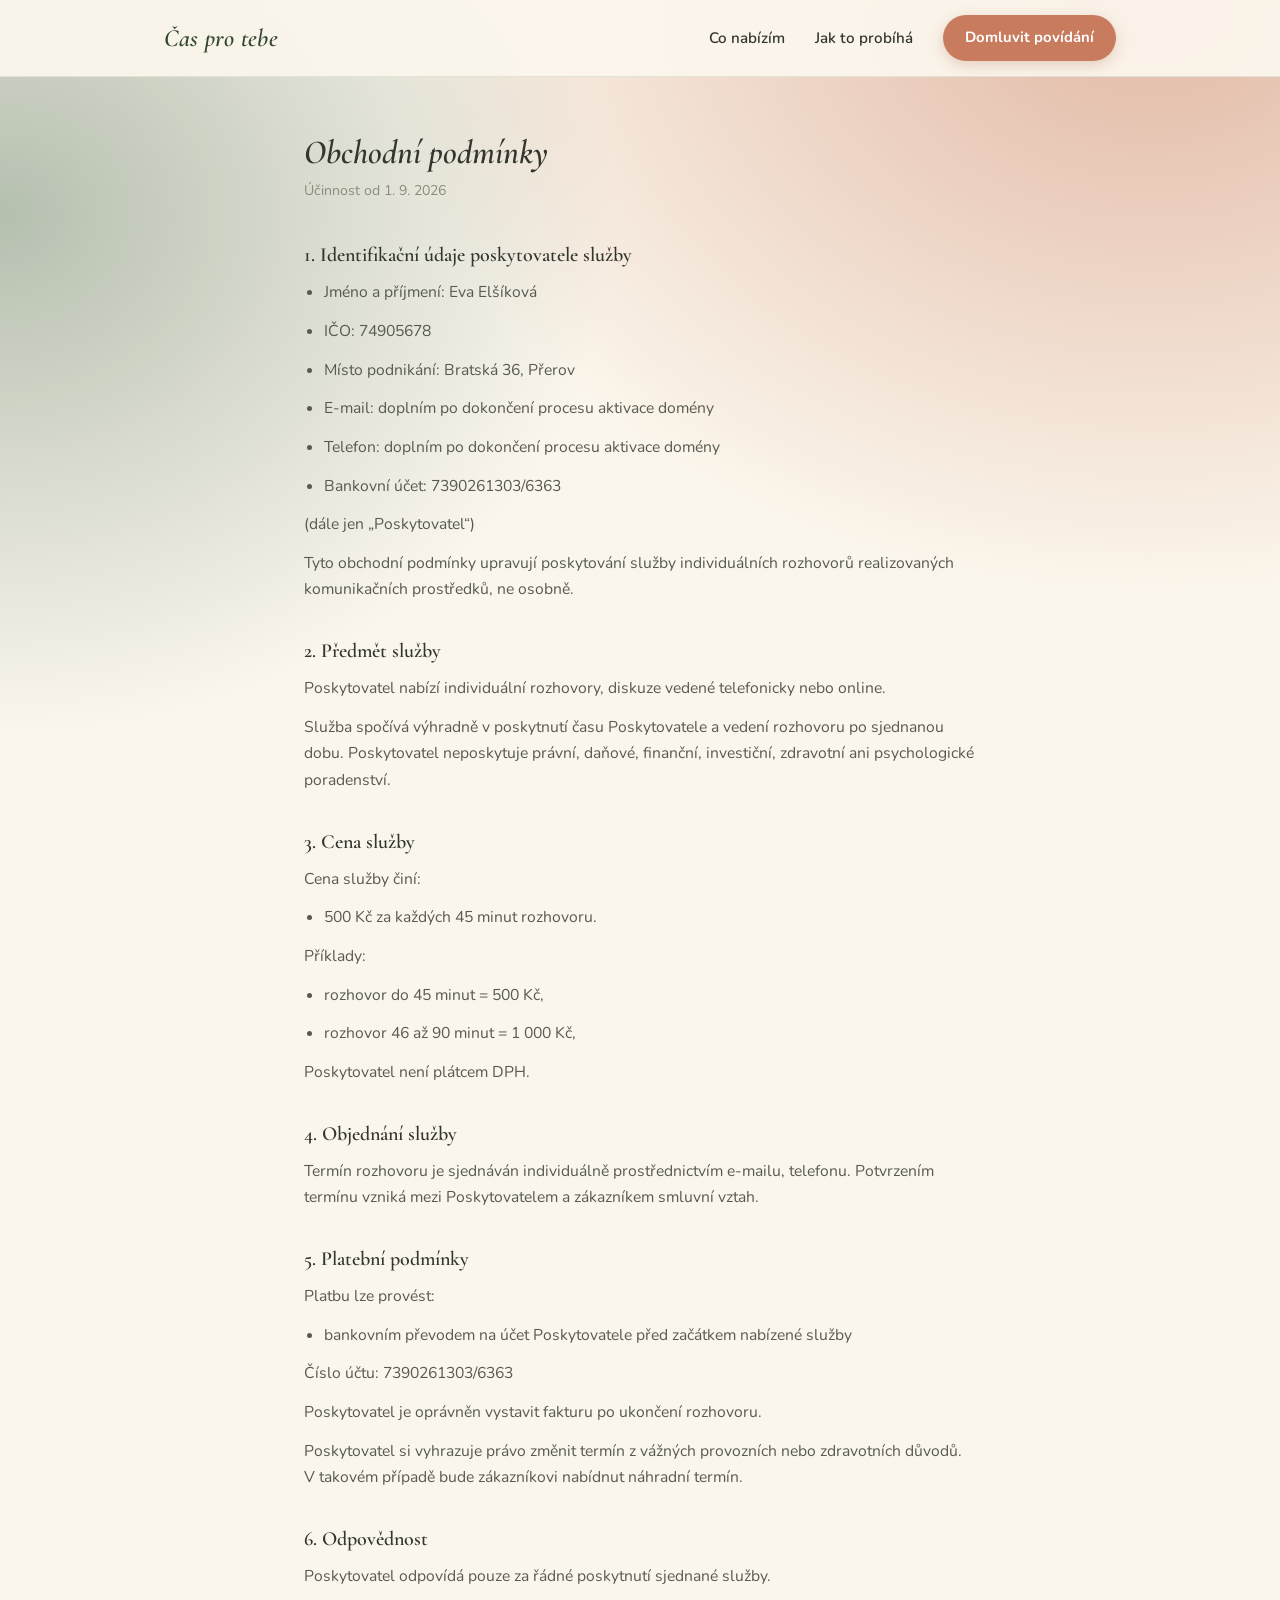
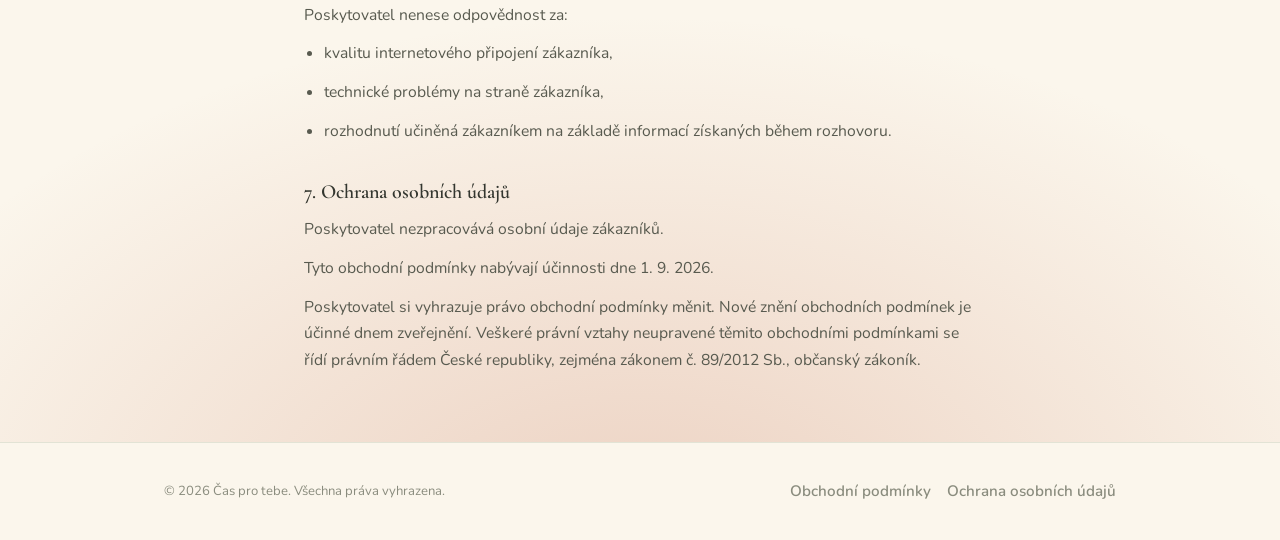
==== obchodni-podminky.html @ 427b20d2 "o mne a obchod" ====
<!doctype html>
<html lang="cs">
  <head>
    <meta charset="UTF-8" />
    <meta name="viewport" content="width=device-width, initial-scale=1.0" />
    <title>Obchodní podmínky | Čas pro tebe</title>
    <meta
      name="description"
      content="Obchodní podmínky poskytování služby individuálních rozhovorů Čas pro tebe."
    />
    <meta name="robots" content="noindex, follow" />
    <link
      rel="canonical"
      href="https://www.prostorprotebe.cz/obchodni-podminky.html"
    />

    <link rel="icon" type="image/svg+xml" href="favicon.svg" />

    <link rel="preconnect" href="https://fonts.googleapis.com" />
    <link rel="preconnect" href="https://fonts.gstatic.com" crossorigin />
    <link
      href="https://fonts.googleapis.com/css2?family=Cormorant+Garamond:ital,wght@0,500;0,600;1,500&family=Nunito:wght@400;500;600;700&display=swap"
      rel="stylesheet"
    />
    <link rel="stylesheet" href="styles.css" />
  </head>
  <body>
    <header>
      <div class="wrap nav">
        <a class="logo" href="index.html">Čas pro tebe</a>

        <button
          class="hamburger"
          id="hamburger"
          aria-label="Otevřít menu"
          aria-expanded="false"
          aria-controls="primary-nav"
        >
          <span></span><span></span><span></span>
        </button>

        <nav id="primary-nav">
          <ul>
            <li><a href="index.html#nabizim">Co nabízím</a></li>
            <li><a href="index.html#prubeh">Jak to probíhá</a></li>
            <li>
              <a class="btn btn-primary" href="index.html#kontakt"
                >Domluvit povídání</a
              >
            </li>
          </ul>
        </nav>
      </div>
    </header>

    <main>
      <section>
        <div class="wrap reveal policy">
          <h1 class="label">Obchodní podmínky</h1>
          <p class="updated">Účinnost od 1. 9. 2026</p>

          <h2>1. Identifikační údaje poskytovatele služby</h2>
          <ul>
            <li>Jméno a příjmení: Eva Elšíková</li>
            <li>IČO: 74905678</li>
            <li>Místo podnikání: Bratská 36, Přerov</li>
            <li>E-mail: doplním po dokončení procesu aktivace domény</li>
            <li>Telefon: doplním po dokončení procesu aktivace domény</li>
            <li>Bankovní účet: 7390261303/6363</li>
          </ul>
          <p>(dále jen „Poskytovatel“)</p>
          <p>
            Tyto obchodní podmínky upravují poskytování služby individuálních
            rozhovorů realizovaných komunikačních prostředků, ne osobně.
          </p>

          <h2>2. Předmět služby</h2>
          <p>
            Poskytovatel nabízí individuální rozhovory, diskuze vedené
            telefonicky nebo online.
          </p>
          <p>
            Služba spočívá výhradně v poskytnutí času Poskytovatele a vedení
            rozhovoru po sjednanou dobu. Poskytovatel neposkytuje právní,
            daňové, finanční, investiční, zdravotní ani psychologické
            poradenství.
          </p>

          <h2>3. Cena služby</h2>
          <p>Cena služby činí:</p>
          <ul>
            <li>500 Kč za každých 45 minut rozhovoru.</li>
          </ul>
          <p>Příklady:</p>
          <ul>
            <li>rozhovor do 45 minut = 500 Kč,</li>
            <li>rozhovor 46 až 90 minut = 1 000 Kč,</li>
          </ul>
          <p>Poskytovatel není plátcem DPH.</p>

          <h2>4. Objednání služby</h2>
          <p>
            Termín rozhovoru je sjednáván individuálně prostřednictvím
            e-mailu, telefonu. Potvrzením termínu vzniká mezi Poskytovatelem
            a zákazníkem smluvní vztah.
          </p>

          <h2>5. Platební podmínky</h2>
          <p>Platbu lze provést:</p>
          <ul>
            <li>
              bankovním převodem na účet Poskytovatele před začátkem
              nabízené služby
            </li>
          </ul>
          <p>Číslo účtu: 7390261303/6363</p>
          <p>
            Poskytovatel je oprávněn vystavit fakturu po ukončení rozhovoru.
          </p>
          <p>
            Poskytovatel si vyhrazuje právo změnit termín z vážných
            provozních nebo zdravotních důvodů. V takovém případě bude
            zákazníkovi nabídnut náhradní termín.
          </p>

          <h2>6. Odpovědnost</h2>
          <p>
            Poskytovatel odpovídá pouze za řádné poskytnutí sjednané služby.
          </p>
          <p>Poskytovatel nenese odpovědnost za:</p>
          <ul>
            <li>kvalitu internetového připojení zákazníka,</li>
            <li>technické problémy na straně zákazníka,</li>
            <li>
              rozhodnutí učiněná zákazníkem na základě informací získaných
              během rozhovoru.
            </li>
          </ul>

          <h2>7. Ochrana osobních údajů</h2>
          <p>Poskytovatel nezpracovává osobní údaje zákazníků.</p>

          <p>
            Tyto obchodní podmínky nabývají účinnosti dne 1. 9. 2026.
          </p>
          <p>
            Poskytovatel si vyhrazuje právo obchodní podmínky měnit. Nové
            znění obchodních podmínek je účinné dnem zveřejnění. Veškeré
            právní vztahy neupravené těmito obchodními podmínkami se řídí
            právním řádem České republiky, zejména zákonem č. 89/2012 Sb.,
            občanský zákoník.
          </p>
        </div>
      </section>
    </main>

    <footer>
      <div class="wrap foot">
        <span id="copyright"
          >© <span id="year"></span> Čas pro tebe. Všechna práva
          vyhrazena.</span
        >
        <nav class="foot-links">
          <a href="obchodni-podminky.html">Obchodní podmínky</a>
          <a href="ochrana-osobnich-udaju.html">Ochrana osobních údajů</a>
        </nav>
      </div>
    </footer>

    <script src="script.js"></script>
  </body>
</html>
---- styles.css ----
:root {
  --cream: #fbf6ec;
  --cream-deep: #f1eada;
  --ink: #33362f;
  --text: #585a4f;
  --muted: #8a8c7e;
  --sage: #5c7a61;
  --sage-deep: #33482f;
  --sage-pale: #e4ebdd;
  --rose: #c97b5e;
  --rose-deep: #a85f45;
  --rose-pale: #f3d9cc;
  --line: #e2e3d5;
  --radius: 20px;
}

* {
  margin: 0;
  padding: 0;
  box-sizing: border-box;
}
html {
  scroll-behavior: smooth;
}
body {
  font-family: "Nunito", sans-serif;
  color: var(--text);
  line-height: 1.7;
  font-size: 17px;
  background:
    radial-gradient(
      ellipse 1100px 850px at 90% 0%,
      rgba(201, 123, 94, 0.5),
      transparent 70%
    ),
    radial-gradient(
      ellipse 950px 800px at 0% 10%,
      rgba(92, 122, 97, 0.44),
      transparent 65%
    ),
    radial-gradient(
      ellipse 1200px 750px at 50% 100%,
      rgba(201, 123, 94, 0.3),
      transparent 70%
    ),
    var(--cream);
}
h1,
h2,
h3 {
  font-family: "Cormorant Garamond", serif;
  font-weight: 600;
  color: var(--ink);
  line-height: 1.2;
}
a {
  text-decoration: none;
  color: var(--sage-deep);
}
.wrap {
  max-width: 1000px;
  margin: 0 auto;
  padding: 0 24px;
}

/* ── Header / navigace ── */
header {
  position: sticky;
  top: 0;
  z-index: 20;
  background: rgba(251, 246, 236, 0.94);
  backdrop-filter: blur(6px);
  border-bottom: 1px solid var(--line);
}
.nav {
  display: flex;
  align-items: center;
  justify-content: space-between;
  height: 76px;
  position: relative;
}
.logo {
  font-family: "Cormorant Garamond", serif;
  font-size: 1.55rem;
  font-weight: 600;
  font-style: italic;
  color: var(--sage-deep);
  letter-spacing: 0.01em;
}

nav ul {
  display: flex;
  gap: 30px;
  list-style: none;
  align-items: center;
}
nav a {
  color: var(--ink);
  font-weight: 600;
  font-size: 0.95rem;
  position: relative;
  transition: color 0.2s;
}
nav a:not(.btn)::after {
  content: "";
  position: absolute;
  left: 0;
  bottom: -4px;
  width: 0;
  height: 1.5px;
  background: var(--sage);
  transition: width 0.25s ease;
}
nav a:not(.btn):hover::after {
  width: 100%;
}
nav a:hover {
  color: var(--sage-deep);
}

.btn {
  display: inline-block;
  padding: 13px 26px;
  border-radius: 999px;
  font-weight: 700;
  font-size: 0.93rem;
  transition: all 0.25s cubic-bezier(0.4, 0, 0.2, 1);
  border: none;
  cursor: pointer;
}
.btn-primary {
  background: var(--rose);
  color: #fff;
  box-shadow: 0 4px 14px rgba(169, 95, 69, 0.25);
}
.btn-primary:hover {
  background: var(--rose-deep);
  transform: translateY(-2px);
  box-shadow: 0 10px 22px rgba(169, 95, 69, 0.32);
}
.btn-ghost {
  border: 1.5px solid var(--sage);
  color: var(--sage-deep);
  background: transparent;
}
.btn-ghost:hover {
  background: var(--sage-pale);
  transform: translateY(-2px);
}
.nav .btn {
  padding: 10px 22px;
}

/* Hamburger tlačítko (jen mobil) */
.hamburger {
  display: none;
  flex-direction: column;
  justify-content: center;
  align-items: center;
  gap: 5px;
  width: 32px;
  height: 32px;
  margin-right: -4px;
  background: none;
  border: none;
  cursor: pointer;
  padding: 0;
}
.hamburger span {
  display: block;
  width: 24px;
  height: 2px;
  background: var(--sage-deep);
  transition:
    transform 0.25s ease,
    opacity 0.25s ease;
}
.hamburger[aria-expanded="true"] span:nth-child(1) {
  transform: translateY(7px) rotate(45deg);
}
.hamburger[aria-expanded="true"] span:nth-child(2) {
  opacity: 0;
}
.hamburger[aria-expanded="true"] span:nth-child(3) {
  transform: translateY(-7px) rotate(-45deg);
}

/* ── Hero ── */
.hero {
  padding: 64px 0;
  animation: fadeUp 0.9s ease both;
}
.hero-grid {
  display: grid;
  grid-template-columns: 0.85fr 1.15fr;
  gap: 52px;
  align-items: center;
}
.hero-photo {
  aspect-ratio: 4/5;
  background: linear-gradient(
    160deg,
    var(--rose-deep) 0%,
    var(--rose) 35%,
    var(--sage) 65%,
    var(--sage-deep) 100%
  );
  border-radius: 28px;
  border: 6px solid #fff;
  box-shadow: 0 20px 44px rgba(51, 54, 47, 0.1);
  overflow: hidden;
}
.hero-photo picture {
  display: block;
  width: 100%;
  height: 100%;
}
.hero-photo img {
  display: block;
  width: 100%;
  height: 100%;
  object-fit: cover;
  border-radius: 22px;
}
.hero-content {
  text-align: left;
}
.eyebrow {
  display: block;
  font-size: 0.9rem;
  font-weight: 800;
  letter-spacing: 0.12em;
  color: var(--sage);
  margin-bottom: 16px;
  text-transform: uppercase;
}
.hero h1 {
  font-size: clamp(2.2rem, 4.6vw, 3.2rem);
  margin: 0 0 18px;
  font-style: italic;
  letter-spacing: -0.01em;
}
.hero .signature {
  font-family: "Cormorant Garamond", serif;
  font-style: italic;
  font-size: 1.2rem;
  color: var(--sage-deep);
  margin: 0 0 18px;
}
.hero p.lead {
  font-size: 1.05rem;
  max-width: 32em;
  margin: 0 0 30px;
  color: var(--text);
}
.hero-cta {
  display: flex;
  gap: 14px;
  flex-wrap: wrap;
}

@keyframes fadeUp {
  from {
    opacity: 0;
    transform: translateY(16px);
  }
  to {
    opacity: 1;
    transform: translateY(0);
  }
}

/* ── Sekce obecně ── */
section {
  padding: 56px 0;
}
.label {
  font-family: "Cormorant Garamond", serif;
  font-style: italic;
  font-size: 2.1rem;
  color: var(--ink);
  margin-bottom: 10px;
  text-align: center;
  font-weight: 600;
}
#nabizim-title {
  margin-bottom: 40px;
}
.sub {
  text-align: center;
  color: var(--muted);
  max-width: 36em;
  margin: 0 auto 44px;
  font-size: 1.02rem;
}

/* ── Nabídka ── */
.offer-grid {
  display: grid;
  grid-template-columns: 1.1fr 0.9fr;
  gap: 24px;
  align-items: stretch;
  max-width: 820px;
  margin: 0 auto;
}
.offer-card {
  background: #fff;
  border-radius: 24px 8px 24px 8px;
  border: 1px solid var(--line);
  padding: 36px 32px;
  box-shadow: 0 10px 28px rgba(51, 54, 47, 0.06);
}
.offer-icon {
  display: flex;
  align-items: center;
  justify-content: center;
  width: 44px;
  height: 44px;
  border-radius: 50%;
  background: var(--sage-pale);
  color: var(--sage-deep);
  margin-bottom: 18px;
}
.offer-icon svg {
  width: 20px;
  height: 20px;
}
.offer-card h3 {
  font-family: "Cormorant Garamond", serif;
  font-style: italic;
  font-size: 1.4rem;
  margin-bottom: 10px;
  color: var(--ink);
}
.offer-card p {
  font-size: 0.95rem;
  color: var(--text);
  margin-bottom: 0;
}
.offer-card .price {
  margin-top: 16px;
  font-weight: 700;
  color: var(--rose-deep);
  font-size: 0.95rem;
}
.offer-card .price em {
  font-style: normal;
}
.offer-modes {
  display: flex;
  flex-direction: column;
  gap: 16px;
  justify-content: center;
}
.mode-card {
  display: flex;
  align-items: center;
  gap: 14px;
  background: #fff;
  border: 1px solid var(--line);
  border-radius: 999px;
  padding: 16px 22px;
  font-weight: 700;
  color: var(--ink);
  transition:
    transform 0.2s ease,
    border-color 0.2s ease;
}
.mode-card:hover {
  transform: translateX(4px);
  border-color: var(--sage);
}
.mode-icon {
  width: 36px;
  height: 36px;
  border-radius: 50%;
  background: var(--sage-pale);
  display: flex;
  align-items: center;
  justify-content: center;
  flex-shrink: 0;
  color: var(--sage-deep);
}
.mode-icon svg {
  width: 16px;
  height: 16px;
}

/* ── Jak to probíhá / karty ── */
.steps-bg {
  background: var(--cream-deep);
}
.step-cards {
  display: grid;
  grid-template-columns: repeat(3, 1fr);
  gap: 20px;
}
.step-card {
  background: #fff;
  border: 1px solid var(--line);
  border-radius: 32px 8px 32px 8px;
  padding: 32px 26px;
  transition:
    transform 0.25s ease,
    box-shadow 0.25s ease;
}
.step-card:hover {
  transform: translateY(-4px);
  box-shadow: 0 16px 32px rgba(51, 54, 47, 0.08);
}
.step-icon {
  display: flex;
  align-items: center;
  justify-content: center;
  width: 48px;
  height: 48px;
  border-radius: 14px;
  background: var(--sage-pale);
  color: var(--sage-deep);
  margin-bottom: 16px;
}
.step-icon svg {
  width: 22px;
  height: 22px;
}
.step-card h3 {
  font-size: 1.35rem;
  font-weight: 800;
  margin-bottom: 8px;
}
.step-card p {
  font-size: 0.92rem;
  color: var(--text);
}
.disclaimer {
  text-align: center;
  max-width: 42em;
  margin: 32px auto 0;
  font-size: 1rem;
  color: var(--muted);
  line-height: 1.6;
}

/* ── O mně ── */
.about-grid {
  display: grid;
  grid-template-columns: 1.15fr 0.85fr;
  gap: 52px;
  align-items: center;
}
.about-text {
  text-align: left;
}
.about-text h2 {
  font-size: clamp(1.8rem, 3.4vw, 2.4rem);
  font-style: italic;
  margin-bottom: 18px;
}
.about-text p {
  font-size: 1.02rem;
  color: var(--text);
}
.about-photo {
  aspect-ratio: 2/3;
  background: linear-gradient(
    160deg,
    var(--sage-deep) 0%,
    var(--sage) 35%,
    var(--rose) 65%,
    var(--rose-deep) 100%
  );
  border-radius: 28px;
  border: 6px solid #fff;
  box-shadow: 0 20px 44px rgba(51, 54, 47, 0.1);
  overflow: hidden;
}
.about-photo img {
  display: block;
  width: 100%;
  height: 100%;
  object-fit: cover;
  border-radius: 22px;
}

/* ── Kontakt ── */
.contact {
  background: linear-gradient(
    150deg,
    var(--sage-deep) 0%,
    color-mix(in srgb, var(--sage-deep) 45%, var(--sage)) 50%,
    var(--ink) 100%
  );
  border-radius: 28px;
  color: var(--cream);
  padding: 52px 48px;
  display: grid;
  grid-template-columns: 1.1fr 0.9fr;
  gap: 48px;
  align-items: center;
}
.contact h2 {
  color: var(--cream);
  font-size: clamp(1.6rem, 3vw, 2.1rem);
  margin-bottom: 14px;
  font-style: italic;
}
.contact p {
  color: #d2decb;
  font-size: 0.98rem;
  margin-bottom: 18px;
}
.contact-methods {
  display: flex;
  flex-direction: column;
  gap: 14px;
}
.method {
  display: flex;
  align-items: center;
  gap: 14px;
  background: rgba(255, 255, 255, 0.06);
  border: 1px solid rgba(255, 255, 255, 0.18);
  border-radius: 14px;
  padding: 16px 20px;
  transition:
    transform 0.25s ease,
    border-color 0.25s ease;
}
.method:hover {
  transform: translateX(4px);
  border-color: rgba(255, 255, 255, 0.4);
}
.method .m-icon {
  color: #b9cdb0;
  flex-shrink: 0;
}
.method b {
  display: block;
  color: var(--cream);
  font-size: 1.02rem;
}
.method .hint {
  display: block;
  font-size: 0.85rem;
  color: #aec1a6;
}
.invoice-info {
  font-size: 0.82rem;
  color: #a6ba9e;
  margin-top: 18px;
  line-height: 1.6;
}

/* ── Ochrana osobních údajů ── */
.policy {
  max-width: 720px;
}
.policy h1 {
  text-align: left;
  margin-bottom: 6px;
}
.policy .updated {
  color: var(--muted);
  font-size: 0.88rem;
  margin-bottom: 40px;
}
.policy h2 {
  font-size: 1.25rem;
  margin: 36px 0 12px;
}
.policy h2:first-of-type {
  margin-top: 0;
}
.policy p,
.policy li {
  color: var(--text);
  font-size: 0.98rem;
  margin-bottom: 12px;
}
.policy ul {
  padding-left: 20px;
  margin-bottom: 12px;
}

/* ── Footer ── */
footer {
  border-top: 1px solid var(--line);
  padding: 36px 0;
  background: var(--cream);
}
.foot {
  display: flex;
  justify-content: space-between;
  align-items: center;
  gap: 16px;
  flex-wrap: wrap;
  font-size: 0.82rem;
  color: var(--muted);
}
.foot-links {
  display: flex;
  gap: 16px;
  flex-wrap: wrap;
}
.foot a {
  color: var(--muted);
  transition: color 0.2s ease;
}
.foot a:hover {
  color: var(--sage-deep);
}

/* ── Scroll reveal animace ── */
.reveal {
  opacity: 0;
  transform: translateY(24px);
  transition:
    opacity 0.7s ease,
    transform 0.7s ease;
}
.reveal.is-visible {
  opacity: 1;
  transform: translateY(0);
}

/* ── Responzivita ── */
@media (max-width: 840px) {
  .hamburger {
    display: flex;
    order: 1;
  }

  nav {
    position: static;
  }
  nav ul {
    display: none;
    position: absolute;
    top: 76px;
    left: 0;
    right: 0;
    flex-direction: column;
    align-items: stretch;
    gap: 0;
    background: var(--cream);
    border-bottom: 1px solid var(--line);
    box-shadow: 0 12px 24px rgba(51, 54, 47, 0.08);
    padding: 8px 24px 20px;
  }
  nav ul.is-open {
    display: flex;
  }
  nav ul li {
    width: 100%;
  }
  nav ul li a {
    display: block;
    padding: 14px 0;
    border-bottom: 1px solid var(--line);
  }
  nav ul li:last-child a {
    border-bottom: none;
    margin-top: 8px;
    text-align: center;
  }

  .contact {
    grid-template-columns: 1fr;
    padding: 36px 26px;
  }

  .about-grid {
    grid-template-columns: 1fr;
    gap: 24px;
    text-align: center;
  }
  .about-text {
    text-align: center;
  }
  .about-photo {
    max-width: 75%;
    margin: 0 auto;
  }

  .hero-grid {
    grid-template-columns: 1fr;
    gap: 14px;
    text-align: center;
  }
  .hero-content {
    display: contents;
    text-align: center;
  }
  .eyebrow {
    order: 1;
    margin-bottom: 0;
  }
  .hero h1 {
    order: 2;
    margin: 0;
  }
  .hero-photo {
    order: 3;
    max-width: 75%;
    margin: 0 auto;
  }
  .hero .signature {
    order: 4;
    margin: 0;
  }
  .hero p.lead {
    order: 5;
    margin: 0 auto;
  }
  .hero-cta {
    order: 6;
    justify-content: center;
  }

  .offer-grid {
    grid-template-columns: 1fr;
  }
  .step-cards {
    grid-template-columns: 1fr;
  }

  .foot {
    flex-direction: column;
    justify-content: center;
    text-align: center;
    gap: 10px;
  }
  .foot-links {
    flex-direction: column;
    align-items: center;
    gap: 6px;
    order: 1;
  }
  .foot #copyright {
    order: 2;
  }
}
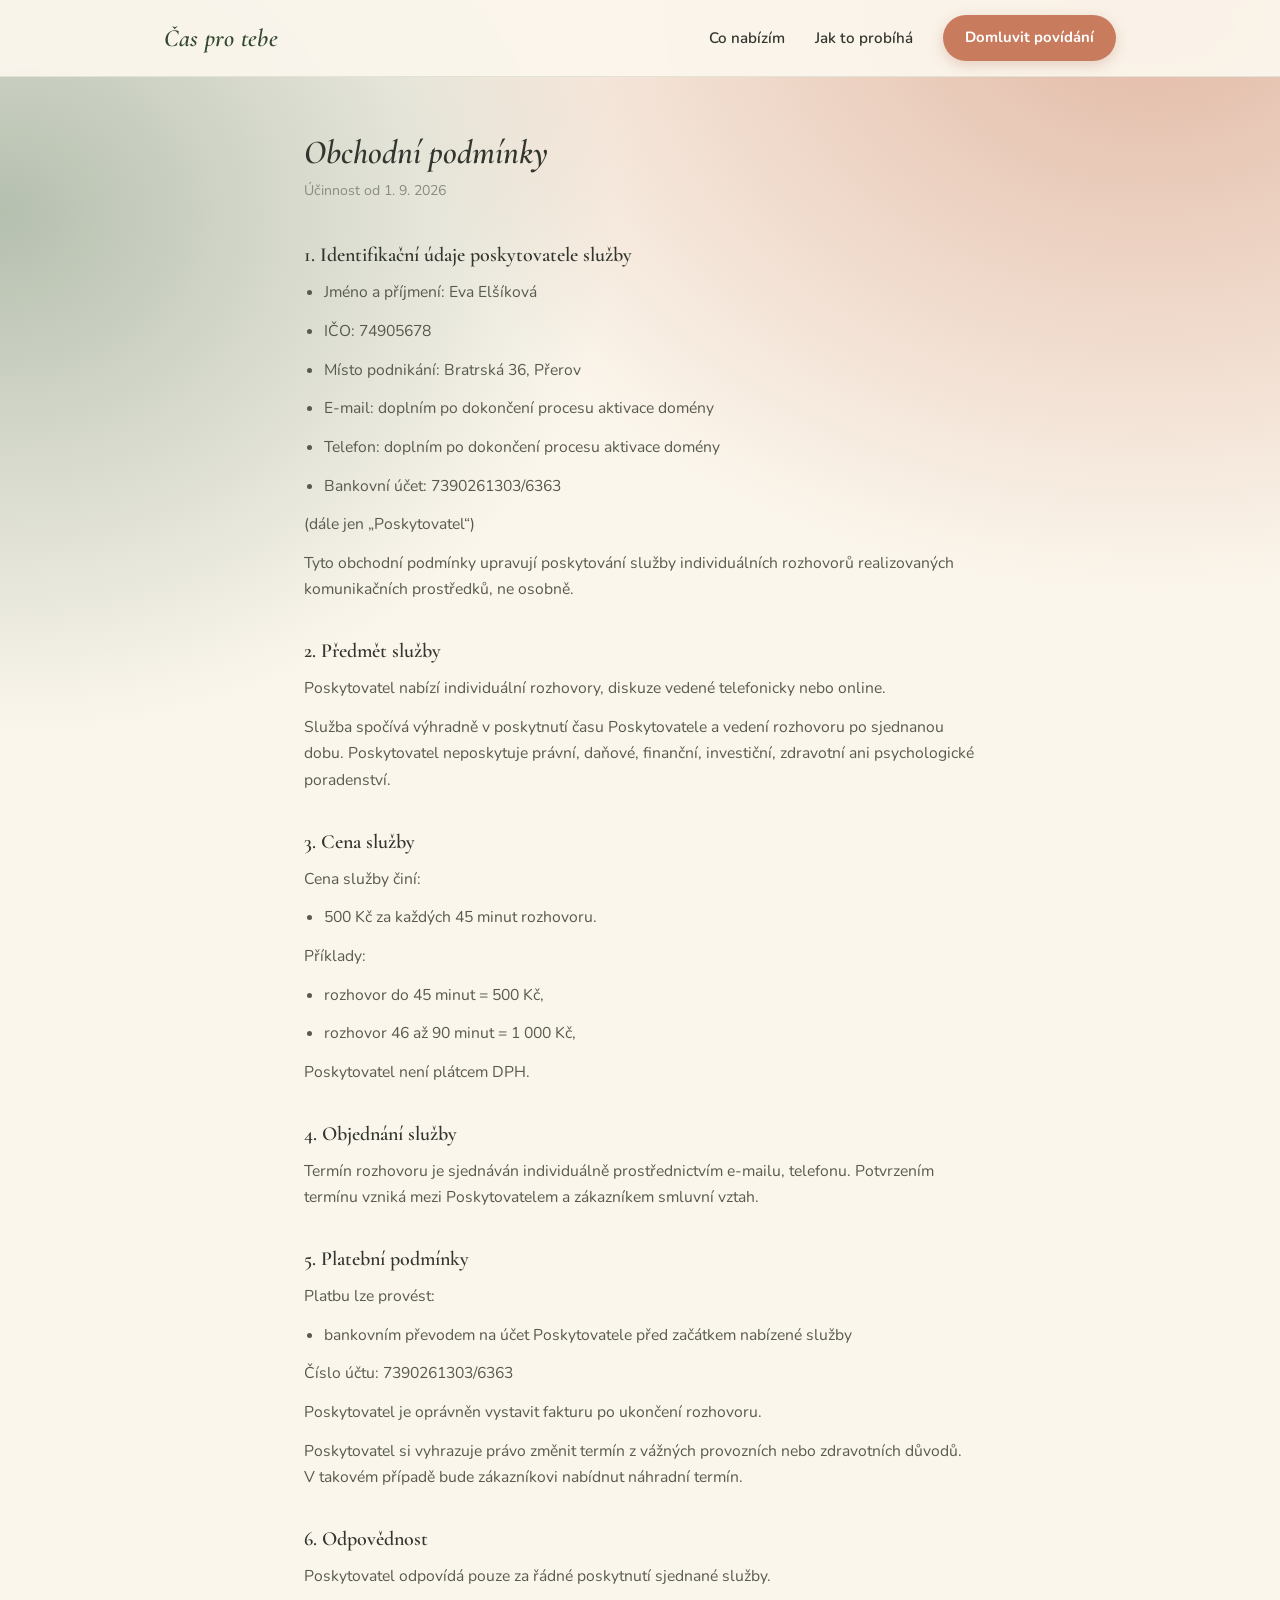
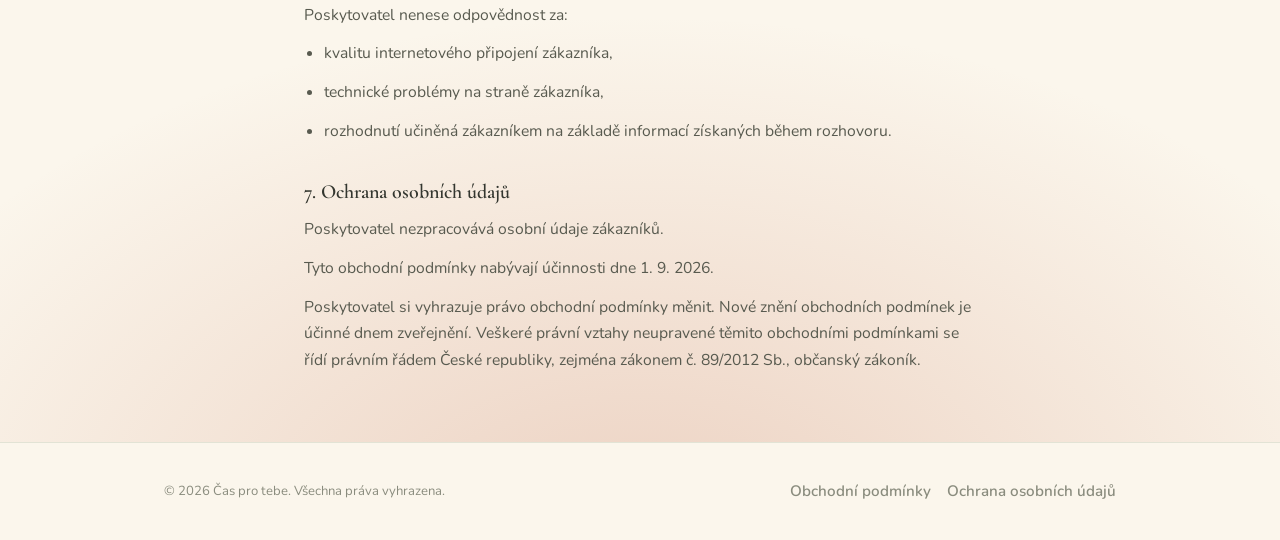
==== commit 39ec31c1: "podpora klaun" ====
--- a/obchodni-podminky.html
+++ b/obchodni-podminky.html
@@ -63,7 +63,7 @@
           <ul>
             <li>Jméno a příjmení: Eva Elšíková</li>
             <li>IČO: 74905678</li>
-            <li>Místo podnikání: Bratská 36, Přerov</li>
+            <li>Místo podnikání: Bratrská 36, Přerov</li>
             <li>E-mail: doplním po dokončení procesu aktivace domény</li>
             <li>Telefon: doplním po dokončení procesu aktivace domény</li>
             <li>Bankovní účet: 7390261303/6363</li>
--- a/styles.css
+++ b/styles.css
@@ -462,6 +462,8 @@
 }
 .about-photo {
   aspect-ratio: 2/3;
+  max-width: 260px;
+  margin-left: auto;
   background: linear-gradient(
     160deg,
     var(--sage-deep) 0%,
@@ -551,6 +553,60 @@
   line-height: 1.6;
 }
 
+/* ── Podpora ── */
+.support-card {
+  display: flex;
+  align-items: center;
+  gap: 28px;
+  max-width: 760px;
+  margin: 0 auto;
+  background: #fff;
+  border: 1px solid var(--line);
+  border-radius: 24px 8px 24px 8px;
+  padding: 36px 40px;
+  box-shadow: 0 10px 28px rgba(51, 54, 47, 0.06);
+}
+.support-icon {
+  display: flex;
+  align-items: center;
+  justify-content: center;
+  width: 56px;
+  height: 56px;
+  border-radius: 50%;
+  background: var(--rose-pale);
+  color: var(--rose-deep);
+  flex-shrink: 0;
+}
+.support-icon svg {
+  width: 26px;
+  height: 26px;
+}
+.support-text h2 {
+  font-family: "Cormorant Garamond", serif;
+  font-style: italic;
+  font-size: 1.5rem;
+  margin-bottom: 8px;
+  color: var(--ink);
+}
+.support-text p {
+  font-size: 0.98rem;
+  color: var(--text);
+  margin-bottom: 18px;
+}
+.account-number {
+  display: inline-block;
+  font-weight: 700;
+  color: var(--rose-deep);
+  background: var(--rose-pale);
+  border-radius: 999px;
+  padding: 2px 12px;
+  white-space: nowrap;
+}
+.support-link {
+  font-size: 0.88rem;
+  padding: 11px 22px;
+}
+
 /* ── Ochrana osobních údajů ── */
 .policy {
   max-width: 720px;
@@ -669,6 +725,12 @@
     padding: 36px 26px;
   }
 
+  .support-card {
+    flex-direction: column;
+    text-align: center;
+    padding: 32px 26px;
+  }
+
   .about-grid {
     grid-template-columns: 1fr;
     gap: 24px;
@@ -678,7 +740,7 @@
     text-align: center;
   }
   .about-photo {
-    max-width: 75%;
+    max-width: 50%;
     margin: 0 auto;
   }
 
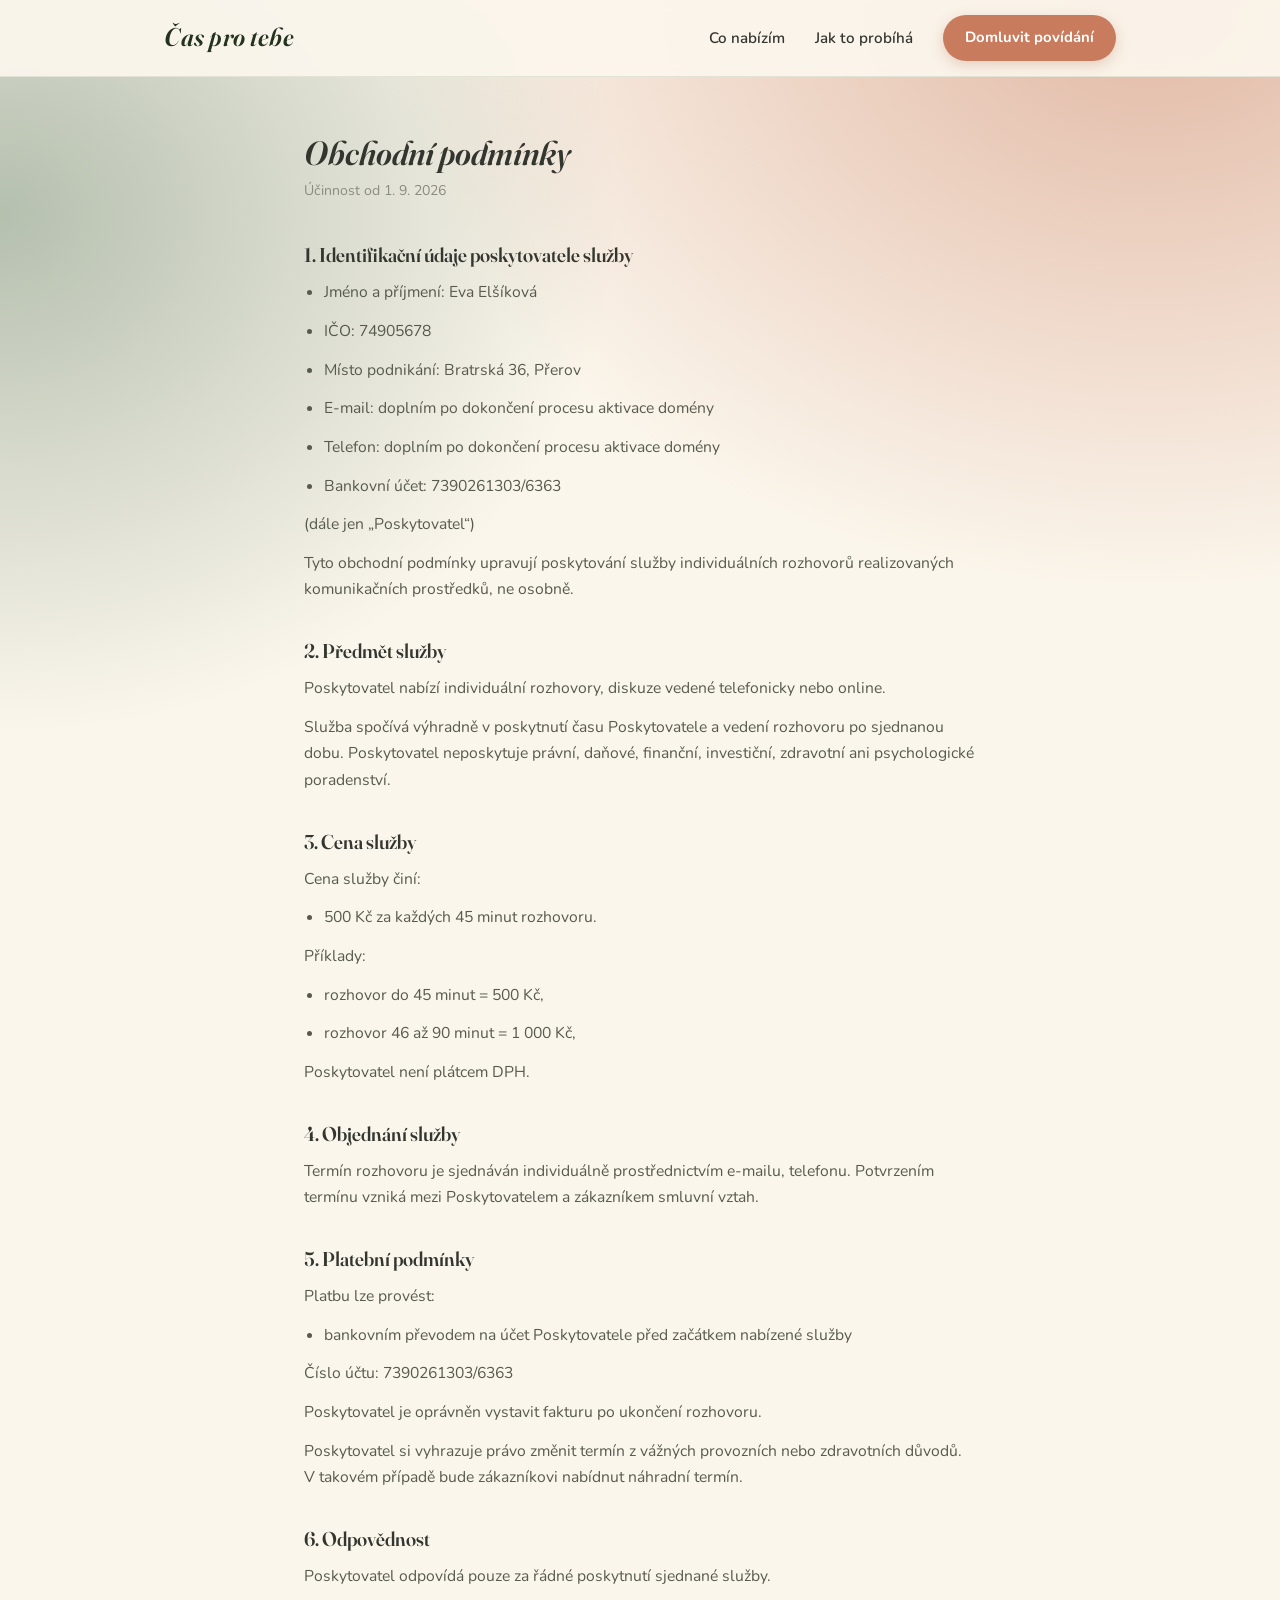
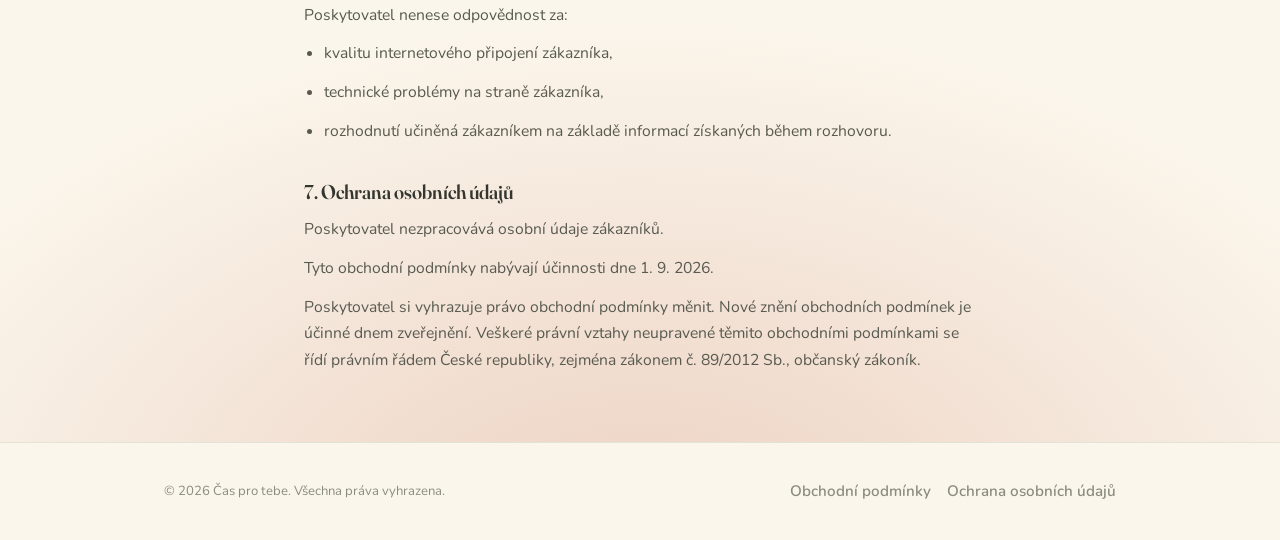
==== commit 6f72f9f1: "odsezeni pismo" ====
--- a/obchodni-podminky.html
+++ b/obchodni-podminky.html
@@ -20,6 +20,10 @@
     <link rel="preconnect" href="https://fonts.gstatic.com" crossorigin />
     <link
       href="https://fonts.googleapis.com/css2?family=Cormorant+Garamond:ital,wght@0,500;0,600;1,500&family=Nunito:wght@400;500;600;700&display=swap"
+      rel="stylesheet"
+    />
+    <link
+      href="https://fonts.googleapis.com/css2?family=Fraunces:ital,wght@0,400;0,600;0,800;1,500;1,600&display=swap"
       rel="stylesheet"
     />
     <link rel="stylesheet" href="styles.css" />
--- a/styles.css
+++ b/styles.css
@@ -48,8 +48,9 @@
 h1,
 h2,
 h3 {
-  font-family: "Cormorant Garamond", serif;
+  font-family: "Fraunces", serif;
   font-weight: 600;
+  font-variation-settings: "opsz" 100;
   color: var(--ink);
   line-height: 1.2;
 }
@@ -80,12 +81,13 @@
   position: relative;
 }
 .logo {
-  font-family: "Cormorant Garamond", serif;
-  font-size: 1.55rem;
+  font-family: "Fraunces", serif;
+  font-size: 1.6rem;
   font-weight: 600;
   font-style: italic;
-  color: var(--sage-deep);
-  letter-spacing: 0.01em;
+  font-variation-settings: "opsz" 100;
+  color: #24331f;
+  letter-spacing: 0.02em;
 }
 
 nav ul {
@@ -206,8 +208,8 @@
     var(--sage-deep) 100%
   );
   border-radius: 28px;
-  border: 6px solid #fff;
-  box-shadow: 0 20px 44px rgba(51, 54, 47, 0.1);
+  border: 3px solid #fff;
+  box-shadow: -18px 20px 44px rgba(51, 54, 47, 0.14);
   overflow: hidden;
 }
 .hero-photo picture {
@@ -241,11 +243,11 @@
   letter-spacing: -0.01em;
 }
 .hero .signature {
-  font-family: "Cormorant Garamond", serif;
-  font-style: italic;
+  font-family: "Nunito", sans-serif;
+  font-style: normal;
   font-size: 1.2rem;
   color: var(--sage-deep);
-  margin: 0 0 18px;
+  margin: 0 0 36px;
 }
 .hero p.lead {
   font-size: 1.05rem;
@@ -275,7 +277,7 @@
   padding: 56px 0;
 }
 .label {
-  font-family: "Cormorant Garamond", serif;
+  font-family: "Fraunces", serif;
   font-style: italic;
   font-size: 2.1rem;
   color: var(--ink);
@@ -326,7 +328,7 @@
   height: 20px;
 }
 .offer-card h3 {
-  font-family: "Cormorant Garamond", serif;
+  font-family: "Fraunces", serif;
   font-style: italic;
   font-size: 1.4rem;
   margin-bottom: 10px;
@@ -472,8 +474,8 @@
     var(--rose-deep) 100%
   );
   border-radius: 28px;
-  border: 6px solid #fff;
-  box-shadow: 0 20px 44px rgba(51, 54, 47, 0.1);
+  border: 3px solid #fff;
+  box-shadow: -18px 20px 44px rgba(51, 54, 47, 0.14);
   overflow: hidden;
 }
 .about-photo img {
@@ -518,7 +520,7 @@
 }
 .method {
   display: flex;
-  align-items: center;
+  align-items: flex-start;
   gap: 14px;
   background: rgba(255, 255, 255, 0.06);
   border: 1px solid rgba(255, 255, 255, 0.18);
@@ -535,6 +537,7 @@
 .method .m-icon {
   color: #b9cdb0;
   flex-shrink: 0;
+  margin-top: 3px;
 }
 .method b {
   display: block;
@@ -582,7 +585,7 @@
   height: 26px;
 }
 .support-text h2 {
-  font-family: "Cormorant Garamond", serif;
+  font-family: "Fraunces", serif;
   font-style: italic;
   font-size: 1.5rem;
   margin-bottom: 8px;
@@ -681,6 +684,16 @@
 
 /* ── Responzivita ── */
 @media (max-width: 840px) {
+  .hero {
+    padding: 44px 0;
+  }
+  section {
+    padding: 40px 0;
+  }
+  footer {
+    padding: 28px 0;
+  }
+
   .hamburger {
     display: flex;
     order: 1;
@@ -723,6 +736,11 @@
   .contact {
     grid-template-columns: 1fr;
     padding: 36px 26px;
+    gap: 24px;
+  }
+
+  .method {
+    padding: 16px 10px;
   }
 
   .support-card {
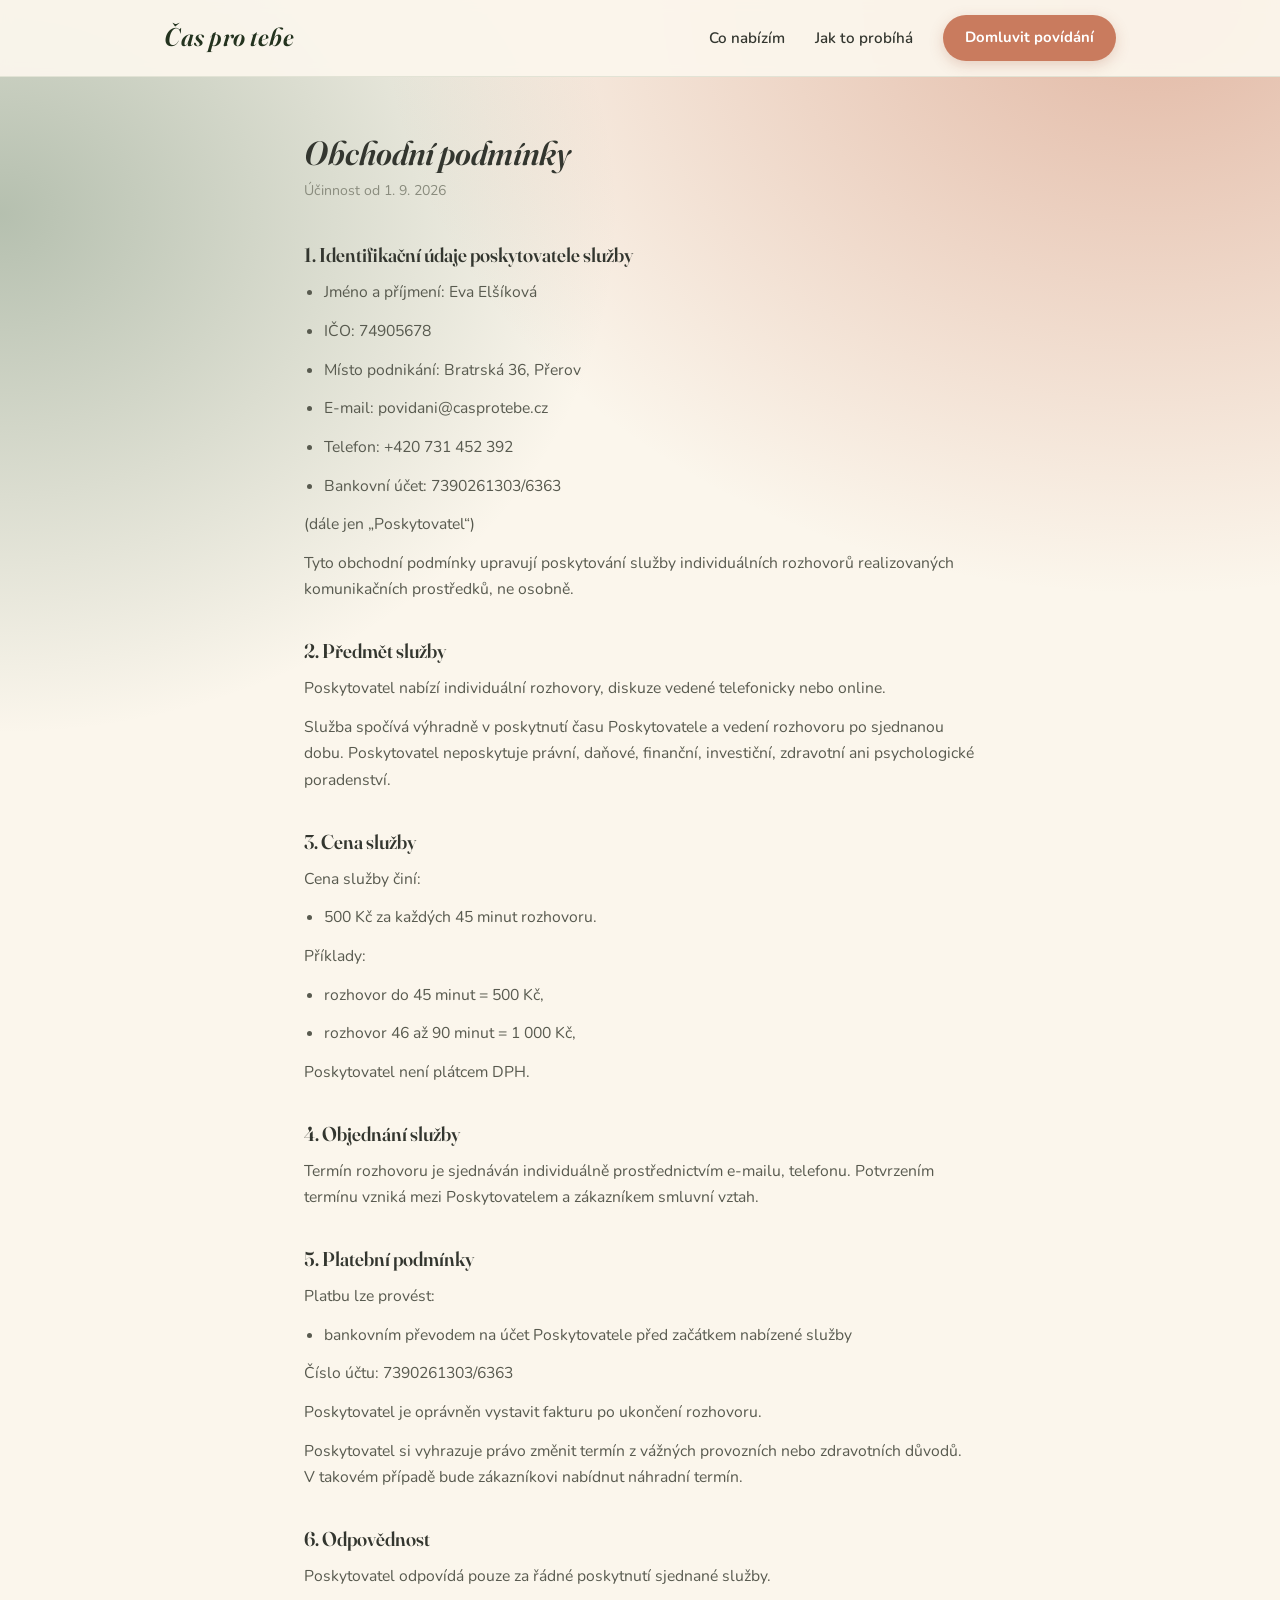
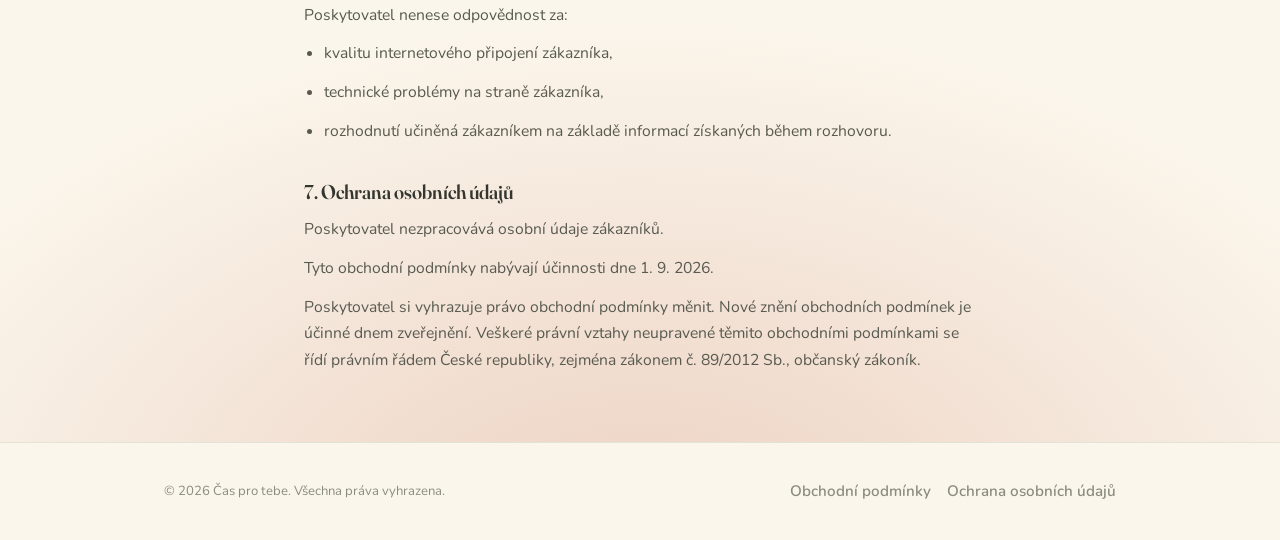
==== commit 758d8273: "mob a URL" ====
--- a/obchodni-podminky.html
+++ b/obchodni-podminky.html
@@ -11,7 +11,7 @@
     <meta name="robots" content="noindex, follow" />
     <link
       rel="canonical"
-      href="https://www.prostorprotebe.cz/obchodni-podminky.html"
+      href="https://casprotebe.cz/obchodni-podminky.html"
     />
 
     <link rel="icon" type="image/svg+xml" href="favicon.svg" />
@@ -68,8 +68,8 @@
             <li>Jméno a příjmení: Eva Elšíková</li>
             <li>IČO: 74905678</li>
             <li>Místo podnikání: Bratrská 36, Přerov</li>
-            <li>E-mail: doplním po dokončení procesu aktivace domény</li>
-            <li>Telefon: doplním po dokončení procesu aktivace domény</li>
+            <li>E-mail: povidani@casprotebe.cz</li>
+            <li>Telefon: +420 731 452 392</li>
             <li>Bankovní účet: 7390261303/6363</li>
           </ul>
           <p>(dále jen „Poskytovatel“)</p>
--- a/styles.css
+++ b/styles.css
@@ -21,6 +21,7 @@
 }
 html {
   scroll-behavior: smooth;
+  overflow-x: hidden;
 }
 body {
   font-family: "Nunito", sans-serif;
@@ -44,6 +45,7 @@
       transparent 70%
     ),
     var(--cream);
+  overflow-x: hidden;
 }
 h1,
 h2,
@@ -135,19 +137,23 @@
   color: #fff;
   box-shadow: 0 4px 14px rgba(169, 95, 69, 0.25);
 }
-.btn-primary:hover {
-  background: var(--rose-deep);
-  transform: translateY(-2px);
-  box-shadow: 0 10px 22px rgba(169, 95, 69, 0.32);
+@media (hover: hover) {
+  .btn-primary:hover {
+    background: var(--rose-deep);
+    transform: translateY(-2px);
+    box-shadow: 0 10px 22px rgba(169, 95, 69, 0.32);
+  }
 }
 .btn-ghost {
   border: 1.5px solid var(--sage);
   color: var(--sage-deep);
   background: transparent;
 }
-.btn-ghost:hover {
-  background: var(--sage-pale);
-  transform: translateY(-2px);
+@media (hover: hover) {
+  .btn-ghost:hover {
+    background: var(--sage-pale);
+    transform: translateY(-2px);
+  }
 }
 .nav .btn {
   padding: 10px 22px;
@@ -212,11 +218,6 @@
   box-shadow: -18px 20px 44px rgba(51, 54, 47, 0.14);
   overflow: hidden;
 }
-.hero-photo picture {
-  display: block;
-  width: 100%;
-  height: 100%;
-}
 .hero-photo img {
   display: block;
   width: 100%;
@@ -368,9 +369,11 @@
     transform 0.2s ease,
     border-color 0.2s ease;
 }
-.mode-card:hover {
-  transform: translateX(4px);
-  border-color: var(--sage);
+@media (hover: hover) {
+  .mode-card:hover {
+    transform: translateX(4px);
+    border-color: var(--sage);
+  }
 }
 .mode-icon {
   width: 36px;
@@ -406,9 +409,11 @@
     transform 0.25s ease,
     box-shadow 0.25s ease;
 }
-.step-card:hover {
-  transform: translateY(-4px);
-  box-shadow: 0 16px 32px rgba(51, 54, 47, 0.08);
+@media (hover: hover) {
+  .step-card:hover {
+    transform: translateY(-4px);
+    box-shadow: 0 16px 32px rgba(51, 54, 47, 0.08);
+  }
 }
 .step-icon {
   display: flex;
@@ -497,10 +502,14 @@
   border-radius: 28px;
   color: var(--cream);
   padding: 52px 48px;
-  display: grid;
-  grid-template-columns: 1.1fr 0.9fr;
+  display: flex;
+  flex-wrap: wrap;
   gap: 48px;
   align-items: center;
+}
+.contact > div {
+  flex: 1 1 300px;
+  min-width: 0;
 }
 .contact h2 {
   color: var(--cream);
@@ -517,6 +526,7 @@
   display: flex;
   flex-direction: column;
   gap: 14px;
+  min-width: 0;
 }
 .method {
   display: flex;
@@ -526,28 +536,36 @@
   border: 1px solid rgba(255, 255, 255, 0.18);
   border-radius: 14px;
   padding: 16px 20px;
+  min-width: 0;
   transition:
     transform 0.25s ease,
     border-color 0.25s ease;
 }
-.method:hover {
-  transform: translateX(4px);
-  border-color: rgba(255, 255, 255, 0.4);
+@media (hover: hover) {
+  .method:hover {
+    transform: translateX(4px);
+    border-color: rgba(255, 255, 255, 0.4);
+  }
 }
 .method .m-icon {
   color: #b9cdb0;
   flex-shrink: 0;
   margin-top: 3px;
 }
+.method > span {
+  min-width: 0;
+}
 .method b {
   display: block;
   color: var(--cream);
   font-size: 1.02rem;
+  overflow-wrap: anywhere;
 }
 .method .hint {
   display: block;
   font-size: 0.85rem;
   color: #aec1a6;
+  overflow-wrap: anywhere;
 }
 .invoice-info {
   font-size: 0.82rem;
@@ -556,60 +574,6 @@
   line-height: 1.6;
 }
 
-/* ── Podpora ── */
-.support-card {
-  display: flex;
-  align-items: center;
-  gap: 28px;
-  max-width: 760px;
-  margin: 0 auto;
-  background: #fff;
-  border: 1px solid var(--line);
-  border-radius: 24px 8px 24px 8px;
-  padding: 36px 40px;
-  box-shadow: 0 10px 28px rgba(51, 54, 47, 0.06);
-}
-.support-icon {
-  display: flex;
-  align-items: center;
-  justify-content: center;
-  width: 56px;
-  height: 56px;
-  border-radius: 50%;
-  background: var(--rose-pale);
-  color: var(--rose-deep);
-  flex-shrink: 0;
-}
-.support-icon svg {
-  width: 26px;
-  height: 26px;
-}
-.support-text h2 {
-  font-family: "Fraunces", serif;
-  font-style: italic;
-  font-size: 1.5rem;
-  margin-bottom: 8px;
-  color: var(--ink);
-}
-.support-text p {
-  font-size: 0.98rem;
-  color: var(--text);
-  margin-bottom: 18px;
-}
-.account-number {
-  display: inline-block;
-  font-weight: 700;
-  color: var(--rose-deep);
-  background: var(--rose-pale);
-  border-radius: 999px;
-  padding: 2px 12px;
-  white-space: nowrap;
-}
-.support-link {
-  font-size: 0.88rem;
-  padding: 11px 22px;
-}
-
 /* ── Ochrana osobních údajů ── */
 .policy {
   max-width: 720px;
@@ -635,6 +599,7 @@
   color: var(--text);
   font-size: 0.98rem;
   margin-bottom: 12px;
+  overflow-wrap: anywhere;
 }
 .policy ul {
   padding-left: 20px;
@@ -734,19 +699,18 @@
   }
 
   .contact {
-    grid-template-columns: 1fr;
     padding: 36px 26px;
     gap: 24px;
   }
 
+  .contact h2,
+  .contact p,
+  .invoice-info {
+    text-align: center;
+  }
+
   .method {
     padding: 16px 10px;
-  }
-
-  .support-card {
-    flex-direction: column;
-    text-align: center;
-    padding: 32px 26px;
   }
 
   .about-grid {
@@ -820,3 +784,12 @@
     order: 2;
   }
 }
+
+@media (max-width: 420px) {
+  .contact {
+    padding: 28px 18px;
+  }
+  .method {
+    padding: 14px 12px;
+  }
+}
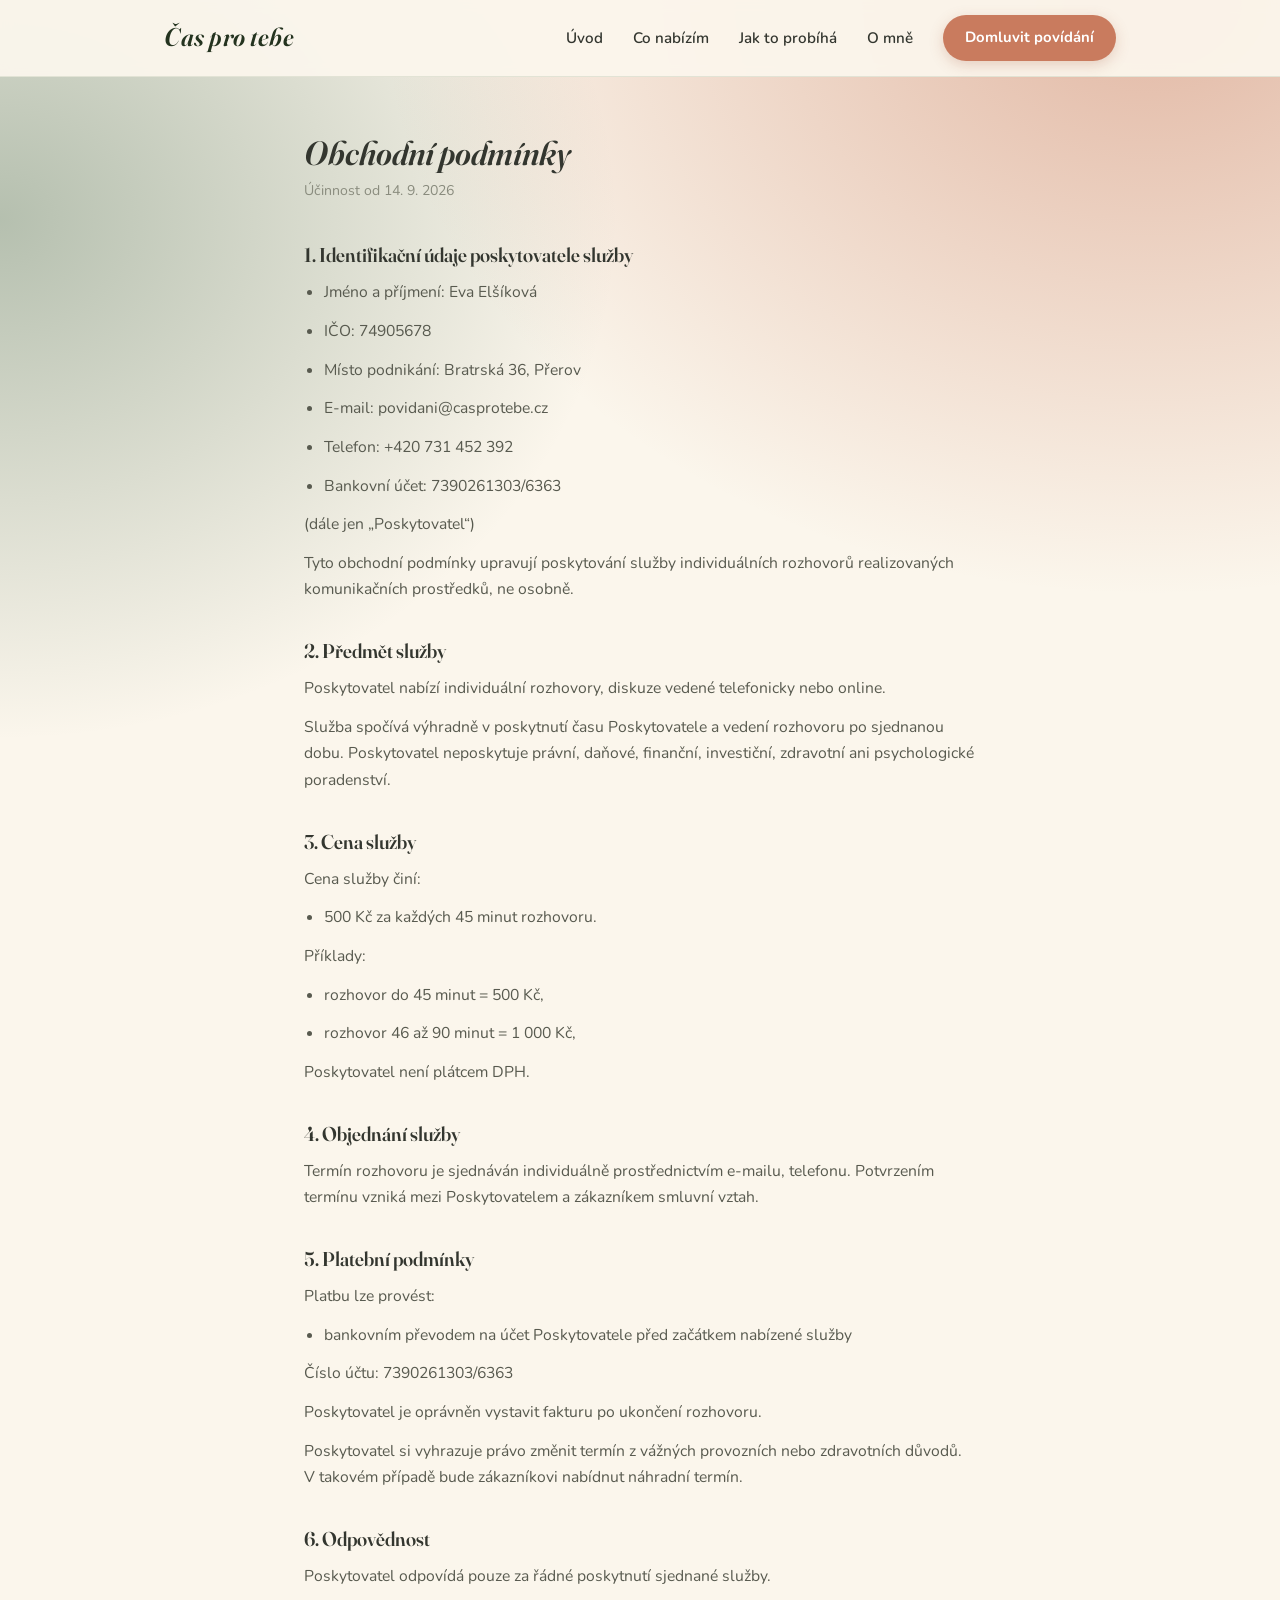
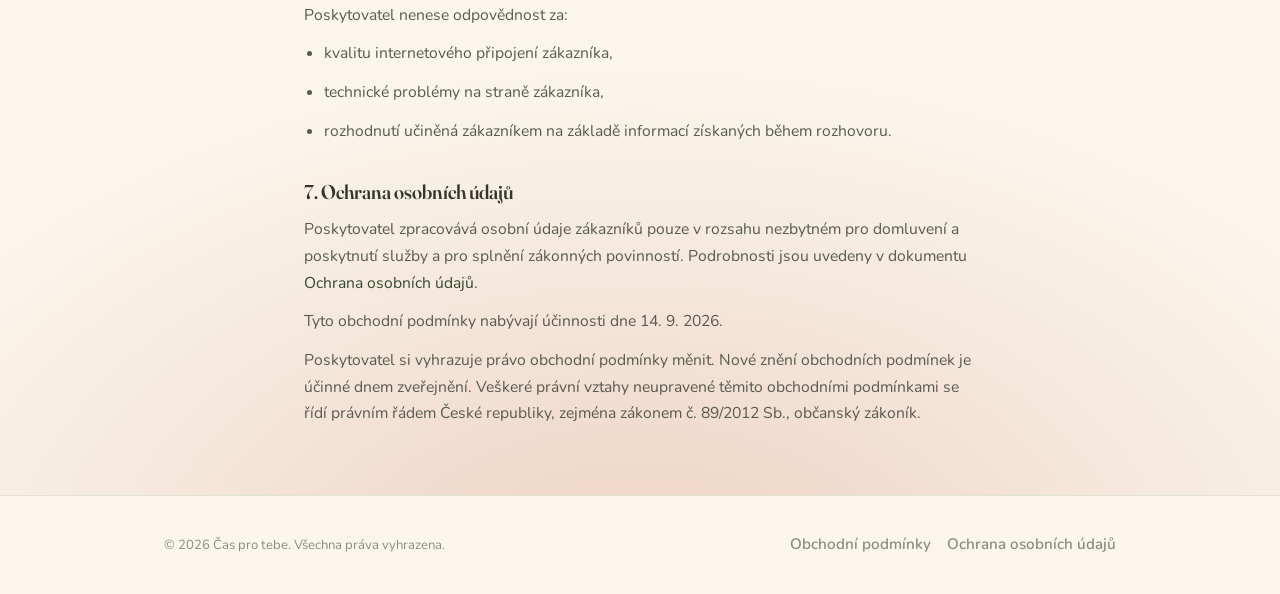
==== commit ebaf2049: "final" ====
--- a/obchodni-podminky.html
+++ b/obchodni-podminky.html
@@ -45,8 +45,10 @@
 
         <nav id="primary-nav">
           <ul>
+            <li><a href="index.html">Úvod</a></li>
             <li><a href="index.html#nabizim">Co nabízím</a></li>
             <li><a href="index.html#prubeh">Jak to probíhá</a></li>
+            <li><a href="index.html#omne">O mně</a></li>
             <li>
               <a class="btn btn-primary" href="index.html#kontakt"
                 >Domluvit povídání</a
@@ -61,7 +63,7 @@
       <section>
         <div class="wrap reveal policy">
           <h1 class="label">Obchodní podmínky</h1>
-          <p class="updated">Účinnost od 1. 9. 2026</p>
+          <p class="updated">Účinnost od 14. 9. 2026</p>
 
           <h2>1. Identifikační údaje poskytovatele služby</h2>
           <ul>
@@ -142,10 +144,15 @@
           </ul>
 
           <h2>7. Ochrana osobních údajů</h2>
-          <p>Poskytovatel nezpracovává osobní údaje zákazníků.</p>
+          <p>
+            Poskytovatel zpracovává osobní údaje zákazníků pouze v rozsahu
+            nezbytném pro domluvení a poskytnutí služby a pro splnění
+            zákonných povinností. Podrobnosti jsou uvedeny v dokumentu
+            <a href="ochrana-osobnich-udaju.html">Ochrana osobních údajů</a>.
+          </p>
 
           <p>
-            Tyto obchodní podmínky nabývají účinnosti dne 1. 9. 2026.
+            Tyto obchodní podmínky nabývají účinnosti dne 14. 9. 2026.
           </p>
           <p>
             Poskytovatel si vyhrazuje právo obchodní podmínky měnit. Nové
